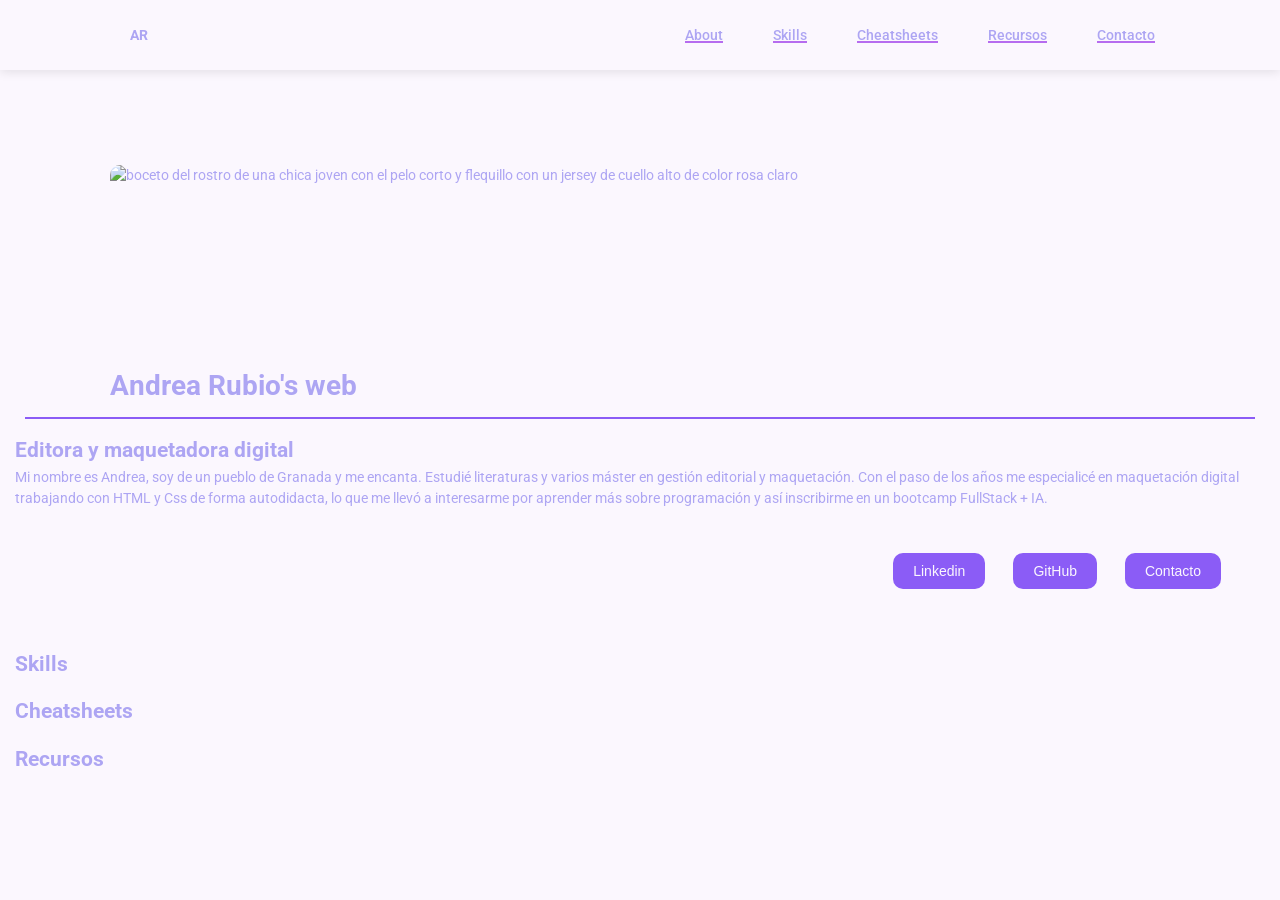
==== index.html @ 26da5c72 "Inicio de proyecto Sprint 3" ====
<!DOCTYPE html>
<html lang="es">
  <head>
    <meta charset="UTF-8" />
    <meta http-equiv="X-UA-Compatible" content="IE=edge" />
    <meta name="viewport" content="width=device-width, initial-scale=1.0" />
    <title>Andrea Rubio's Web</title>

    <meta
      name="description"
      content="Página web del feature sprint de Andrea Rubio"
    />
    <link rel="stylesheet" href="./css/reset.css" />
    <link rel="stylesheet" href="./css/styles.css" />
    <link
      rel="icon"
      href="https://res.cloudinary.com/kh4aiin8/image/upload/v1793180530/Pastel_Pencil_Portrait_with_Blunt_Bangs.png"
      type="image/x-icon"
    />
  </head>
  <body>
    <header class="header">
      <div class="container header-content">
        <div id="inicio" class="logo">
          <p><a href="index.html">AR</a></p>
        </div>

        <nav class="nav" id="nav">
          <ul class="nav-list">
            <li>
              <!-- <a href="#About" class="nav-item subrayado-shorthand">About</a> -->
              <a href="#About" class="nav-item">About</a>
            </li>
            <li>
              <a href="#Skills" class="nav-item">Skills</a>
            </li>
            <li>
              <a href="#Cheatsheets" class="nav-item">Cheatsheets</a>
            </li>
            <li>
              <a href="#Recursos" class="nav-item">Recursos</a>
            </li>
            <li>
              <a href="contacto.html" class="nav-item">Contacto</a>
            </li>
          </ul>
        </nav>

        <button
          class="hamburger"
          id="hamburger"
          aria-label="Menú de navegación"
        >
          <span></span>
          <span></span>
          <span></span>
        </button>
      </div>
    </header>

    <main class="main">
      <div class="container hero-container">
        <div class="banner-wrapper">
          <img
            class="banner"
            src="https://res.cloudinary.com/kh4aiin8/image/upload/v1793963719/Pastel_Portrait_on_Blush_Waves.png"
            alt="boceto del rostro de una chica joven con el pelo corto y flequillo con un jersey de cuello alto de color rosa claro"
          />
        </div>
        <h1>Andrea Rubio's web</h1>
      </div>
      <div class="sub"></div>
      <section id="About" class="section">
        <h2>Editora y maquetadora digital</h2>
        <p>
          Mi nombre es Andrea, soy de un pueblo de Granada y me encanta. Estudié
          literaturas y varios máster en gestión editorial y maquetación. Con el
          paso de los años me especialicé en maquetación digital trabajando con
          HTML y Css de forma autodidacta, lo que me llevó a interesarme por
          aprender más sobre programación y así inscribirme en un bootcamp
          FullStack + IA.
        </p>

        <div class="section-button">
          <button class="button" target="_blank">Linkedin</button>
          <button class="button" target="_blank">GitHub</button>
          <button class="button" href="contacto.html">Contacto</button>
        </div>
      </section>

      <section id="Skills" class="section">
        <h2>Skills</h2>
      </section>

      <section id="Cheatsheets" class="section">
        <h2>Cheatsheets</h2>
      </section>

      <section id="Recursos" class="section">
        <h2>Recursos</h2>
      </section>
    </main>

    <!-- Archivo JS requerido sin contenido por el momento -->
    <script src="./js/main.js"></script>
  </body>
</html>
---- css/styles.css ----
@import url('https://fonts.googleapis.com/css2?family=Roboto:wght@300;400;500;700;900&display=swap');

:root {
  --color-primary: #fad1f7;
  --color-secondary: #d4a5f3;
  --color-text: #ada5f3;
  --color-button: #b66cef;
  --color-white: #fbf7fe;
  --color-accent: #8b5cf6;
  --header-height: 70px;
  --button-height: 14px;
  --max-width: 1100px;
  --font-width: 80px;
  --font-size: 14px;
}
body {
  font-family: 'Roboto', sans-serif;
  color: var(--color-text);
  background-color: var(--color-white);
  line-height: 1.5;
  display: flex;
  flex-direction: column;
  padding-top: 80px;
  font-size: var(--font-size);
}
header {
  position: fixed;
  top: 0;
  left: 0;
  width: 100%;
  height: var(--header-height);
  box-shadow: 0 2px 10px rgba(0, 0, 0, 0.1);
  background-color: var(--color-white);
}

section {
  margin-top: 16px;
}
.logo {
  font-weight: bold;
  margin: 20px;
}
.container {
  max-width: var(--max-width);
  margin: 0 auto;
  padding: 0 20px;
  width: 100%;
}
.header-content {
  display: flex;
  justify-content: space-between;
  align-items: center;
  height: 100%;
}
.nav-list {
  display: flex;
  gap: 20px;
}

.nav-item {
  font-weight: 500;
  transition: color 0.2s ease;
  padding: 15px;
  width: var(--font-width);
  text-decoration: underline var(--color-button) solid 2px;
}
.nav-item:hover {
  color: var(--color-button);
  text-decoration: underline var(--color-text) solid 2px;
}

.sub {
  width: 10;
  height: 2px;
  margin: 10px;
  background-color: var(--color-accent);
  animation: heartbeat 1.5s infinite;
}

.main {
  flex: 1;
  margin-top: var(--header-height);
  padding: 15px;
}
.banner {
  width: 100%;
  height: 200px;
  object-fit: cover;
  border-radius: 10px;
}
.section {
  background-color: var(--color-white);
  overflow: hidden;
  display: flex;
  flex-direction: column;
  width: 100%;
  max-width: 100%;
}
.section-button {
  display: flex;
  padding: 15px;
  margin: 15px;
  justify-content: right;
  flex-wrap: wrap;
}

.button {
  border: none;
  border-radius: 10px;
  padding: 10px 20px;
  margin: 14px;
  background-color: var(--color-accent);
  color: var(--color-white);
  cursor: pointer;
  transition: background-color 0.3s ease;
  font-size: var(--font-size);
}
.button:hover {
  background-color: var(--color-button);
  border: var(--color-accent) solid 3px;
}

.hamburger {
  display: none;
  flex-direction: column;
  gap: 5px;
  background: none;
  border: none;
  cursor: pointer;
  padding: 10px;
}

.hamburger span {
  width: 25px;
  height: 3px;
  background-color: var(--color-button);
}

.form {
  border-radius: 10px;
  margin: 20px;
  padding: 15px;
}
.main-contacto {
  flex: 1;
  margin: 10px;
}
.info {
  margin: 2px;
  padding: 10px;
}
.caja {
  border: var(--color-text) solid 1px;
  border-radius: 5px;
}
.legend {
  color: var(--color-accent);
  font-weight: bold;
}

@keyframes heartbeat {
  0% {
    transform: scale(0);
  }
  14% {
    transform: scale(0.15);
  }
  28% {
    transform: scale(0.2);
  }
  42% {
    transform: scale(0.4);
  }
  70% {
    transform: scale(0.7);
  }
  100% {
    transform: scale(1);
  }
}

@media (max-width: 576px) {
  .hamburger {
    display: flex;
  }

  .nav {
    position: fixed;
    top: var(--header-height);
    left: -100%;
    width: 100%;
    background-color: var(--color-white);
    box-shadow: 0 4px 6px rgba(0, 0, 0, 0.1);
    padding: 15px 0;
  }
  .card {
    max-width: 100%;
  }
}
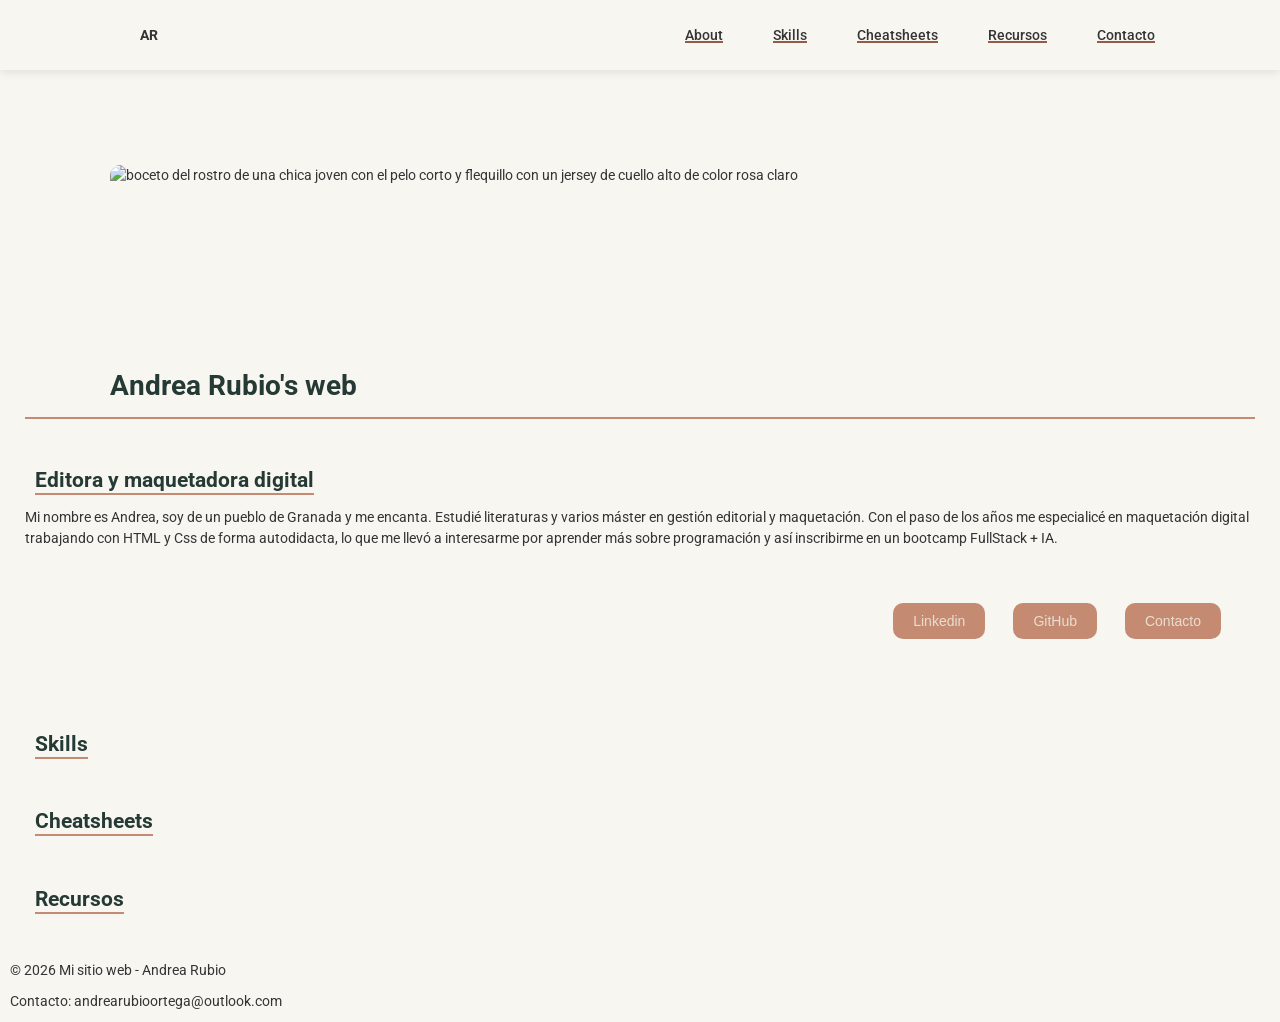
==== commit 833bf9b9: "Sprint 3: Finalización About Me" ====
--- a/index.html
+++ b/index.html
@@ -29,7 +29,7 @@
           <ul class="nav-list">
             <li>
               <!-- <a href="#About" class="nav-item subrayado-shorthand">About</a> -->
-              <a href="#About" class="nav-item">About</a>
+              <a href="about.html" class="nav-item">About</a>
             </li>
             <li>
               <a href="#Skills" class="nav-item">Skills</a>
@@ -100,7 +100,13 @@
         <h2>Recursos</h2>
       </section>
     </main>
-
+<footer>
+  <p>&copy; 2026 Mi sitio web - Andrea Rubio</p>
+      <p>
+        Contacto:
+        <a href="mailto:andrearubioortega@outlook.com">andrearubioortega@outlook.com</a>
+      </p>
+</footer>
     <!-- Archivo JS requerido sin contenido por el momento -->
     <script src="./js/main.js"></script>
   </body>
--- a/css/styles.css
+++ b/css/styles.css
@@ -1,28 +1,39 @@
 @import url('https://fonts.googleapis.com/css2?family=Roboto:wght@300;400;500;700;900&display=swap');
 
 :root {
-  --color-primary: #fad1f7;
-  --color-secondary: #d4a5f3;
-  --color-text: #ada5f3;
-  --color-button: #b66cef;
-  --color-white: #fbf7fe;
-  --color-accent: #8b5cf6;
+  --color-primary: #263A35;
+  --color-secondary: #E8DED0;
+  --color-text: #343434;
+  --color-button: #925C48;
+  --color-background: #F8F6F1;
+  --color-accent: #C58B72;
   --header-height: 70px;
   --button-height: 14px;
   --max-width: 1100px;
   --font-width: 80px;
   --font-size: 14px;
 }
+
 body {
   font-family: 'Roboto', sans-serif;
   color: var(--color-text);
-  background-color: var(--color-white);
+  background-color: var(--color-background);
   line-height: 1.5;
   display: flex;
   flex-direction: column;
   padding-top: 80px;
   font-size: var(--font-size);
-}
+  min-height: 100vh;
+  display: flex;
+  margin: 0;
+
+
+}
+
+main {
+  flex: 1;
+}
+
 header {
   position: fixed;
   top: 0;
@@ -30,28 +41,61 @@
   width: 100%;
   height: var(--header-height);
   box-shadow: 0 2px 10px rgba(0, 0, 0, 0.1);
-  background-color: var(--color-white);
+  background-color: var(--color-background);
+}
+
+footer {
+  margin-top: 20px;
 }
 
 section {
   margin-top: 16px;
 }
+
+h1 {
+  color: var(--color-primary);
+}
+
+h2 {
+  color: var(--color-primary);
+  text-decoration: underline var(--color-accent) solid 2px;
+  text-underline-offset: 6px;
+  padding-left: 20px;
+  padding-top: 30px;
+}
+
+h3 {
+  color: var(--color-primary);
+}
+
+h4 {
+  color: var(--color-primary);
+}
+
+.subtitulo {
+  color: var(--color-primary);
+  text-decoration: none;
+}
+
 .logo {
   font-weight: bold;
   margin: 20px;
 }
+
 .container {
   max-width: var(--max-width);
   margin: 0 auto;
   padding: 0 20px;
   width: 100%;
 }
+
 .header-content {
   display: flex;
   justify-content: space-between;
   align-items: center;
   height: 100%;
 }
+
 .nav-list {
   display: flex;
   gap: 20px;
@@ -64,8 +108,9 @@
   width: var(--font-width);
   text-decoration: underline var(--color-button) solid 2px;
 }
+
 .nav-item:hover {
-  color: var(--color-button);
+  color: var(--color-accent);
   text-decoration: underline var(--color-text) solid 2px;
 }
 
@@ -82,20 +127,23 @@
   margin-top: var(--header-height);
   padding: 15px;
 }
+
 .banner {
   width: 100%;
   height: 200px;
   object-fit: cover;
   border-radius: 10px;
 }
+
 .section {
-  background-color: var(--color-white);
+  background-color: var(--color-background);
   overflow: hidden;
   display: flex;
   flex-direction: column;
   width: 100%;
   max-width: 100%;
 }
+
 .section-button {
   display: flex;
   padding: 15px;
@@ -110,11 +158,12 @@
   padding: 10px 20px;
   margin: 14px;
   background-color: var(--color-accent);
-  color: var(--color-white);
+  color: var(--color-secondary);
   cursor: pointer;
   transition: background-color 0.3s ease;
   font-size: var(--font-size);
 }
+
 .button:hover {
   background-color: var(--color-button);
   border: var(--color-accent) solid 3px;
@@ -141,39 +190,130 @@
   margin: 20px;
   padding: 15px;
 }
+
 .main-contacto {
   flex: 1;
   margin: 10px;
 }
+
 .info {
   margin: 2px;
   padding: 10px;
 }
+
 .caja {
   border: var(--color-text) solid 1px;
   border-radius: 5px;
 }
+
 .legend {
   color: var(--color-accent);
   font-weight: bold;
 }
 
+
+/* css para about*/
+
+.selfie {
+  flex-shrink: 0;
+  width: 250px;
+  height: auto;
+  object-fit: cover;
+}
+
+.biografia {
+  display: flex;
+  flex-direction: row;
+  gap: 20px;
+  align-items: center;
+
+}
+
+.cabecera.text {
+  display: flex;
+}
+
+.about-button {
+  display: flex;
+  padding: 15px;
+  margin: 0px;
+  justify-content: left;
+  flex-wrap: wrap;
+}
+
+
+
+
+.card {
+  min-height: 200px;
+  width: auto;
+  padding: 10px;
+  background-color: var(--color-background);
+  box-shadow: 0 2px 10px rgba(0, 0, 0, 0.1);
+  border-radius: 10px;
+  margin: 15px;
+  border-left: var(--color-primary) solid 4px;
+
+}
+
+.card2 {
+  min-height: 200px;
+  width: 400px;
+  padding: 10px;
+  background-color: var(--color-background);
+  box-shadow: 0 2px 10px rgba(0, 0, 0, 0.1);
+  border-radius: 10px;
+  margin: 15px;
+}
+.card-container2{
+  display: flex;
+  flex-direction: row;
+  flex-wrap: wrap;
+  gap: 20px;
+  align-items: center;
+
+}
+.card-list {
+  list-style: circle;
+  padding-left: 40px;
+  margin: 10px;
+}
+
+p {
+  margin: 10px;
+}
+#h1About{
+  color: var(--color-primary);
+  text-decoration: underline var(--color-accent) solid 2px;
+  text-underline-offset: 6px;
+  padding-left: 20px;
+  padding-top: 30px;
+}
+
+#h3About{
+   padding-left: 20px;
+}
 @keyframes heartbeat {
   0% {
     transform: scale(0);
   }
+
   14% {
     transform: scale(0.15);
   }
+
   28% {
     transform: scale(0.2);
   }
+
   42% {
     transform: scale(0.4);
   }
+
   70% {
     transform: scale(0.7);
   }
+
   100% {
     transform: scale(1);
   }
@@ -189,11 +329,19 @@
     top: var(--header-height);
     left: -100%;
     width: 100%;
-    background-color: var(--color-white);
+    background-color: var(--color-secondary);
     box-shadow: 0 4px 6px rgba(0, 0, 0, 0.1);
     padding: 15px 0;
   }
+
   .card {
     max-width: 100%;
   }
-}
+
+  .biografia {
+    flex-direction: column;
+  }
+  .card2{
+    width: 100%;
+  }
+}
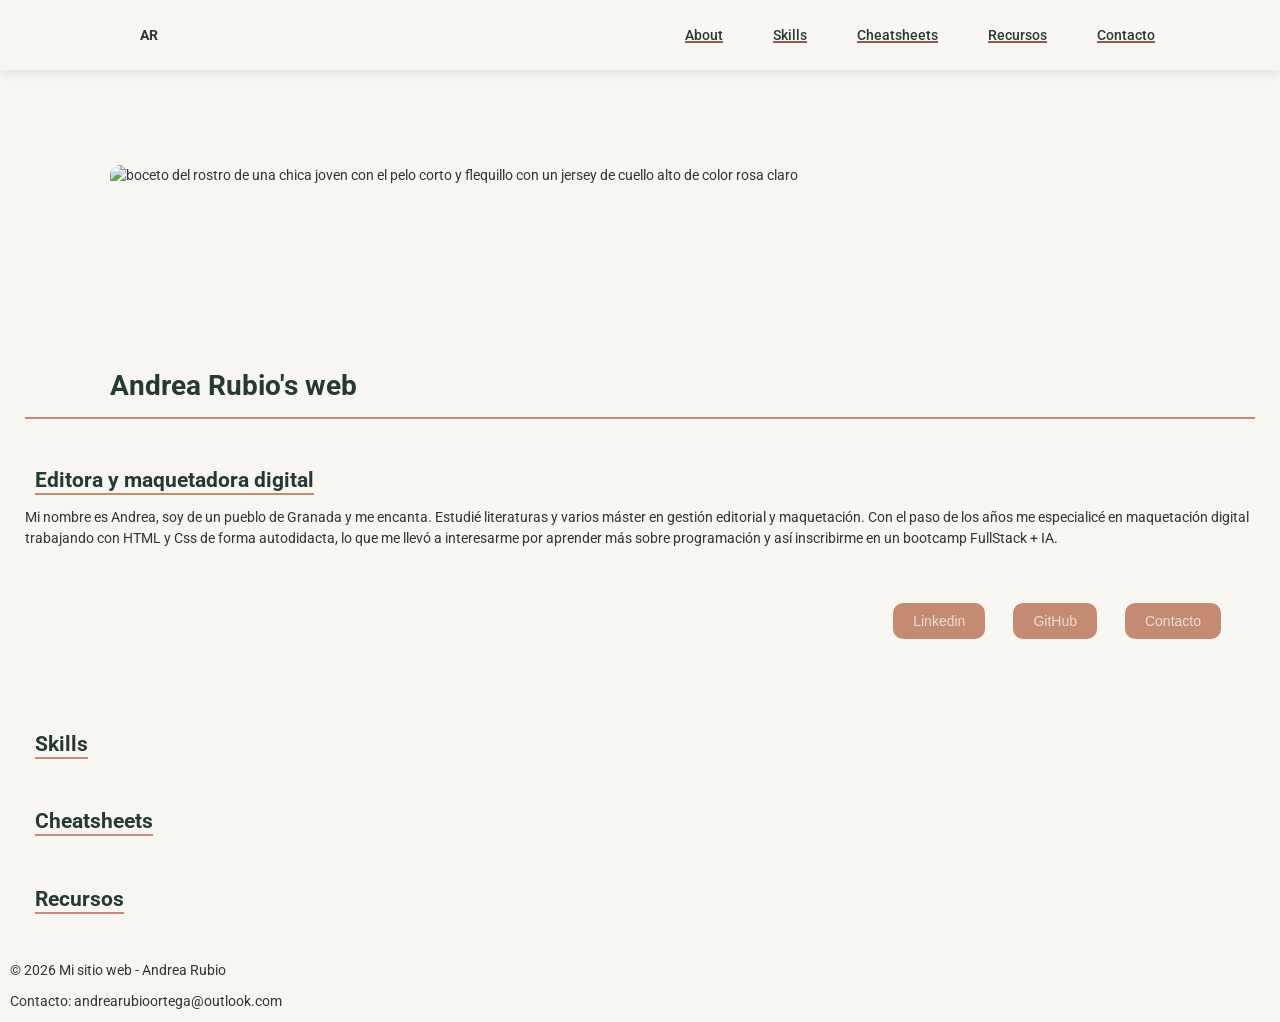
==== commit 5024e2bd: "añadido menu hamburguesa" ====
--- a/index.html
+++ b/index.html
@@ -24,28 +24,6 @@
         <div id="inicio" class="logo">
           <p><a href="index.html">AR</a></p>
         </div>
-
-        <nav class="nav" id="nav">
-          <ul class="nav-list">
-            <li>
-              <!-- <a href="#About" class="nav-item subrayado-shorthand">About</a> -->
-              <a href="about.html" class="nav-item">About</a>
-            </li>
-            <li>
-              <a href="#Skills" class="nav-item">Skills</a>
-            </li>
-            <li>
-              <a href="#Cheatsheets" class="nav-item">Cheatsheets</a>
-            </li>
-            <li>
-              <a href="#Recursos" class="nav-item">Recursos</a>
-            </li>
-            <li>
-              <a href="contacto.html" class="nav-item">Contacto</a>
-            </li>
-          </ul>
-        </nav>
-
         <button
           class="hamburger"
           id="hamburger"
@@ -55,6 +33,14 @@
           <span></span>
           <span></span>
         </button>
+        <nav id="nav" class="nav" >
+           <!-- <a href="#About" class="nav-item subrayado-shorthand">About</a> -->
+              <a href="about.html" class="nav-item">About</a>
+              <a href="#Skills" class="nav-item">Skills</a>
+              <a href="#Cheatsheets" class="nav-item">Cheatsheets</a>
+              <a href="#Recursos" class="nav-item">Recursos</a>
+              <a href="contacto.html" class="nav-item">Contacto</a>
+        </nav>
       </div>
     </header>
 
--- a/css/styles.css
+++ b/css/styles.css
@@ -24,7 +24,6 @@
   padding-top: 80px;
   font-size: var(--font-size);
   min-height: 100vh;
-  display: flex;
   margin: 0;
 
 
@@ -96,26 +95,29 @@
   height: 100%;
 }
 
-.nav-list {
+.nav {
   display: flex;
   gap: 20px;
 }
 
 .nav-item {
+  
+  color: var(--color-primary);
+  text-decoration: underline var(--color-button) solid 2px;;
+  padding: 15px;
+  border-radius: 5px;
+  background-color: rgba(255, 255, 255, 0.1);
+  transition: all 0.3s ease;
   font-weight: 500;
-  transition: color 0.2s ease;
-  padding: 15px;
-  width: var(--font-width);
-  text-decoration: underline var(--color-button) solid 2px;
 }
 
 .nav-item:hover {
   color: var(--color-accent);
   text-decoration: underline var(--color-text) solid 2px;
+  transform: translateY(-2px);
 }
 
 .sub {
-  width: 10;
   height: 2px;
   margin: 10px;
   background-color: var(--color-accent);
@@ -176,13 +178,18 @@
   background: none;
   border: none;
   cursor: pointer;
-  padding: 10px;
+  padding: 0.5rem;
+  position: relative;
+  z-index: 1001;
 }
 
 .hamburger span {
   width: 25px;
   height: 3px;
   background-color: var(--color-button);
+  /* margin: 1.5px 0; */
+  transition: all 0.3s ease;
+  border-radius: 3px;
 }
 
 .form {
@@ -319,6 +326,7 @@
   }
 }
 
+
 @media (max-width: 576px) {
   .hamburger {
     display: flex;
@@ -326,14 +334,28 @@
 
   .nav {
     position: fixed;
-    top: var(--header-height);
-    left: -100%;
-    width: 100%;
+    top: 0;
+    right: -100%;
+    height: 100vh;
+    width: 280px;
     background-color: var(--color-secondary);
     box-shadow: 0 4px 6px rgba(0, 0, 0, 0.1);
-    padding: 15px 0;
-  }
-
+    flex-direction: column;
+    padding: 5rem 2rem 2rem 2rem;
+    gap: 1rem;
+    transition: right 0.3s ease;
+    overflow-y: auto;
+
+  }
+   .nav.abierto {
+    right: 0;
+  }
+ .nav-item {
+    width: 100%;
+    text-align: center;
+    padding: 1rem;
+    font-size: 1rem;
+  }
   .card {
     max-width: 100%;
   }
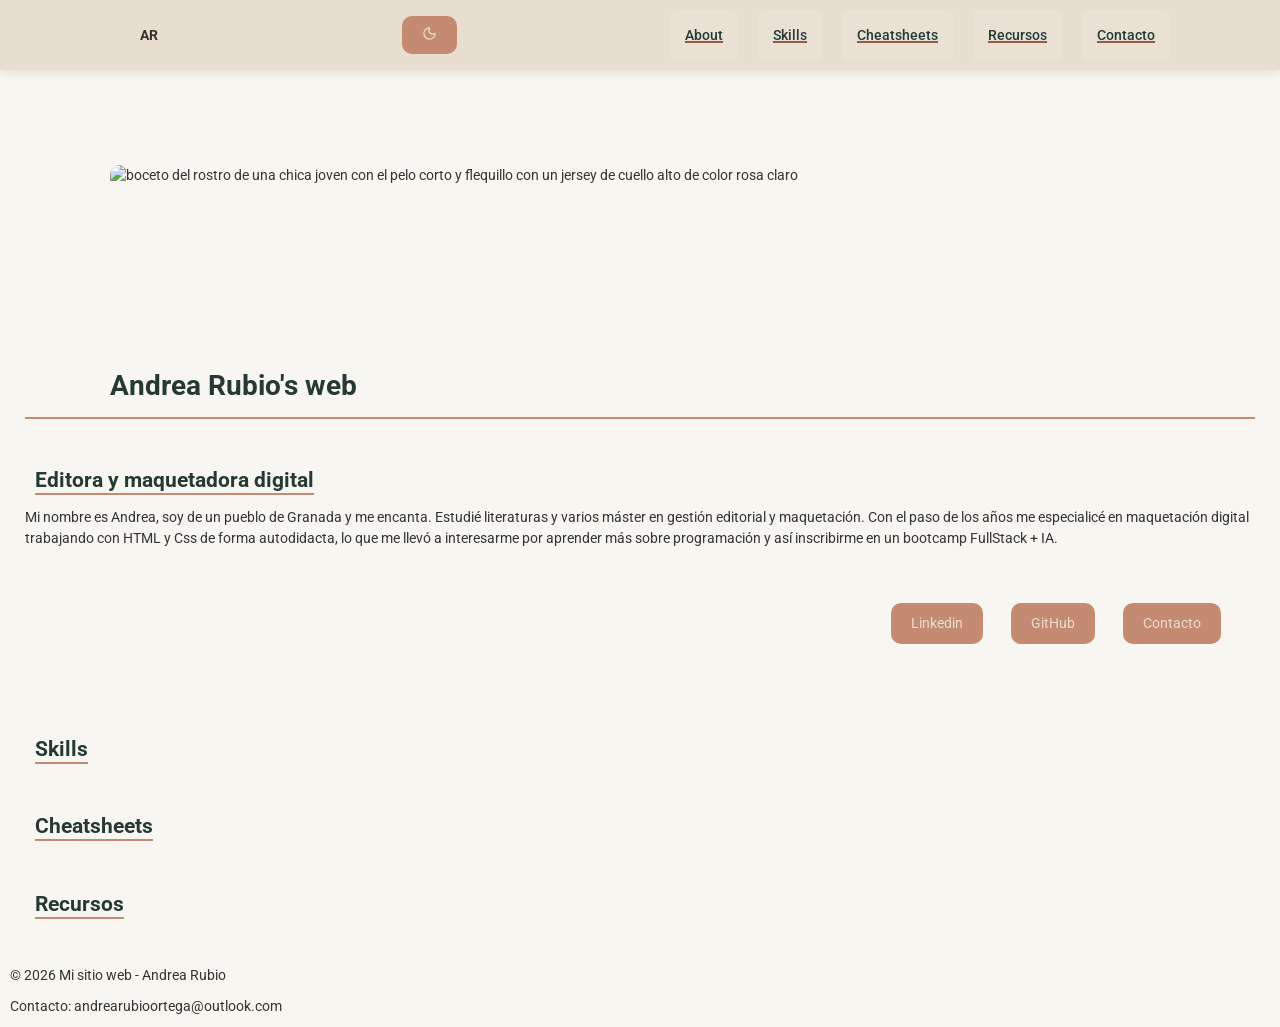
==== commit 7a438fba: "modo oscuro y separacion" ====
--- a/index.html
+++ b/index.html
@@ -10,8 +10,8 @@
       name="description"
       content="Página web del feature sprint de Andrea Rubio"
     />
-    <link rel="stylesheet" href="./css/reset.css" />
-    <link rel="stylesheet" href="./css/styles.css" />
+    <link rel="stylesheet" href="./css/css/reset.css" />
+    <link rel="stylesheet" href="./css/css/styles.css" />
     <link
       rel="icon"
       href="https://res.cloudinary.com/kh4aiin8/image/upload/v1793180530/Pastel_Pencil_Portrait_with_Blunt_Bangs.png"
@@ -19,30 +19,8 @@
     />
   </head>
   <body>
-    <header class="header">
-      <div class="container header-content">
-        <div id="inicio" class="logo">
-          <p><a href="index.html">AR</a></p>
-        </div>
-        <button
-          class="hamburger"
-          id="hamburger"
-          aria-label="Menú de navegación"
-        >
-          <span></span>
-          <span></span>
-          <span></span>
-        </button>
-        <nav id="nav" class="nav" >
-           <!-- <a href="#About" class="nav-item subrayado-shorthand">About</a> -->
-              <a href="about.html" class="nav-item">About</a>
-              <a href="#Skills" class="nav-item">Skills</a>
-              <a href="#Cheatsheets" class="nav-item">Cheatsheets</a>
-              <a href="#Recursos" class="nav-item">Recursos</a>
-              <a href="contacto.html" class="nav-item">Contacto</a>
-        </nav>
-      </div>
-    </header>
+    <header id = "header" class="header"></header>
+
 
     <main class="main">
       <div class="container hero-container">
@@ -68,10 +46,10 @@
         </p>
 
         <div class="section-button">
-          <button class="button" target="_blank">Linkedin</button>
-          <button class="button" target="_blank">GitHub</button>
-          <button class="button" href="contacto.html">Contacto</button>
-        </div>
+                    <a class="button" href="https://linkedin.com" target="_blank" rel="noopener">Linkedin</a>
+                    <a class="button" href="https://github.com" target="_blank" rel="noopener">GitHub</a>
+                    <a class="button" href="contacto.html">Contacto</a>
+                </div>
       </section>
 
       <section id="Skills" class="section">
@@ -86,14 +64,9 @@
         <h2>Recursos</h2>
       </section>
     </main>
-<footer>
-  <p>&copy; 2026 Mi sitio web - Andrea Rubio</p>
-      <p>
-        Contacto:
-        <a href="mailto:andrearubioortega@outlook.com">andrearubioortega@outlook.com</a>
-      </p>
-</footer>
+<footer id="footer"></footer>
     <!-- Archivo JS requerido sin contenido por el momento -->
-    <script src="./js/main.js"></script>
+    <script type="module" src="./js/main.js"></script>
+     <!-- <script type="module" src="./js/utils/darkMode.js"></script> -->
   </body>
 </html>
--- a/css/css/styles.css
+++ b/css/css/styles.css
@@ -0,0 +1,468 @@
+/*  1. IMPORTACIÓN DE FUENTES Y VARIABLES GLOBALES */
+
+@import url('https://fonts.googleapis.com/css2?family=Roboto:wght@300;400;500;700;900&display=swap');
+
+:root {
+  --color-primary: #263A35;
+  --color-secondary: #E8DED0;
+  --color-text: #343434;
+  --color-button: #925C48;
+  --color-background: #F8F6F1;
+  --color-background-card: #f9f2e9;
+  --color-accent: #C58B72;
+  --color-shadow: rgba(0, 0, 0, 0.1);
+
+  --header-height: 70px;
+  --button-height: 14px;
+  --max-width: 1100px;
+  --font-width: 80px;
+  --font-size: 14px;
+}
+
+
+/* 2. ESTILOS GENERALES Y ESTRUCTURA PRINCIPAL*/
+
+body {
+  font-family: 'Roboto', sans-serif;
+  color: var(--color-text);
+  background-color: var(--color-background);
+  line-height: 1.5;
+  display: flex;
+  flex-direction: column;
+  padding-top: 80px;
+  font-size: var(--font-size);
+  min-height: 100vh;
+  margin: 0;
+}
+
+main {
+  flex: 1;
+}
+
+.main {
+  flex: 1;
+  margin-top: var(--header-height);
+  padding: 15px;
+}
+
+.container {
+  max-width: var(--max-width);
+  margin: 0 auto;
+  padding: 0 20px;
+  width: 100%;
+}
+
+.section {
+  background-color: var(--color-background);
+  overflow: hidden;
+  display: flex;
+  flex-direction: column;
+  width: 100%;
+  max-width: 100%;
+}
+
+section {
+  margin-top: 16px;
+}
+
+
+/* 3. TIPOGRAFÍA Y TÍTULOS*/
+
+h1 {
+  color: var(--color-primary);
+}
+
+h2 {
+  color: var(--color-primary);
+  text-decoration: underline var(--color-accent) solid 2px;
+  text-underline-offset: 6px;
+  padding-left: 20px;
+  padding-top: 30px;
+}
+
+h3 {
+  color: var(--color-primary);
+}
+
+h4 {
+  color: var(--color-primary);
+}
+
+p {
+  margin: 10px;
+}
+
+.subtitulo {
+  color: var(--color-primary);
+  text-decoration: none;
+}
+
+
+/* 4. HEADER Y CABECERA*/
+
+header {
+  position: fixed;
+  top: 0;
+  left: 0;
+  width: 100%;
+  height: var(--header-height);
+  box-shadow: 0 2px 10px rgba(0, 0, 0, 0.1);
+  background-color: var(--color-secondary);
+}
+
+.header-content {
+  display: flex;
+  justify-content: space-between;
+  align-items: center;
+  height: 100%;
+}
+
+.logo {
+  font-weight: bold;
+  margin: 20px;
+}
+
+
+/* 5. NAVEGACIÓN*/
+
+.nav {
+  display: flex;
+  gap: 20px;
+}
+
+.nav-links {
+  color: var(--color-primary);
+  text-decoration: underline var(--color-button) solid 2px;
+  padding: 8px 14px;
+  border-radius: 5px;
+  background-color: rgba(255, 255, 255, 0.1);
+  transition: all 0.3s ease;
+  font-weight: 500;
+  transition: color 0.2s ease;
+  padding: 15px;
+  width: auto;
+  text-decoration: underline var(--color-button) solid 2px;
+}
+
+.nav-links:hover {
+  color: var(--color-accent);
+  text-decoration: underline var(--color-text) solid 2px;
+  transform: translateY(-2px);
+}
+
+
+/* 6. MENÚ HAMBURGUESA*/
+
+.hamburger {
+  display: none;
+  flex-direction: column;
+  gap: 5px;
+  background: none;
+  border: none;
+  cursor: pointer;
+  padding: 0.5rem;
+  position: relative;
+  z-index: 1001;
+}
+
+.hamburger span {
+  width: 25px;
+  height: 3px;
+  background-color: var(--color-button);
+  /* margin: 1.5px 0; */
+  transition: all 0.3s ease;
+  border-radius: 3px;
+}
+
+
+/* 7. BOTONES Y ELEMENTOS INTERACTIVOS*/
+
+.section-button {
+  display: flex;
+  padding: 15px;
+  margin: 15px;
+  justify-content: right;
+  flex-wrap: wrap;
+}
+
+.button {
+  border: none;
+  border-radius: 10px;
+  padding: 10px 20px;
+  margin: 14px;
+  background-color: var(--color-accent);
+  color: var(--color-secondary);
+  cursor: pointer;
+  transition: background-color 0.3s ease;
+  font-size: var(--font-size);
+}
+
+.button:hover {
+  background-color: var(--color-button);
+  border: var(--color-accent) solid 3px;
+}
+
+.about-button {
+  display: flex;
+  padding: 15px;
+  margin: 0px;
+  justify-content: left;
+  flex-wrap: wrap;
+}
+
+.btn-toggle {
+  border: none;
+  border-radius: 10px;
+  padding: 10px 20px;
+  margin: 14px;
+  background-color: var(--color-accent);
+  color: var(--color-secondary);
+  cursor: pointer;
+  transition: background-color 0.3s ease;
+  font-size: var(--font-size);
+}
+
+
+/* 8. ELEMENTOS DECORATIVOS*/
+
+.sub {
+  height: 2px;
+  margin: 10px;
+  background-color: var(--color-accent);
+  animation: heartbeat 1.5s infinite;
+}
+
+.banner {
+  width: 100%;
+  height: 200px;
+  object-fit: cover;
+  border-radius: 10px;
+}
+
+.icon-sol {
+  display: none;
+}
+
+.icon-luna {
+  display: inline-block;
+}
+
+
+/* 9. TARJETAS, CAJAS Y LISTAS*/
+
+.card {
+  min-height: 200px;
+  width: auto;
+  padding: 10px;
+  background-color: var(--color-background-card);
+  box-shadow: 0 2px 10px var(--color-shadow);
+  border-radius: 10px;
+  margin: 15px;
+  border-left: var(--color-primary) solid 4px;
+}
+
+.card2 {
+  min-height: 200px;
+  width: 400px;
+  padding: 10px;
+  background-color: var(--color-background);
+  box-shadow: 0 2px 10px rgba(0, 0, 0, 0.1);
+  border-radius: 10px;
+  margin: 15px;
+}
+
+.card-container2 {
+  display: flex;
+  flex-direction: row;
+  flex-wrap: wrap;
+  gap: 20px;
+  align-items: center;
+}
+
+.card-list {
+  list-style: circle;
+  padding-left: 40px;
+  margin: 10px;
+}
+
+.info {
+  margin: 2px;
+  padding: 10px;
+}
+
+.caja {
+  border: var(--color-text) solid 1px;
+  border-radius: 5px;
+}
+
+.legend {
+  color: var(--color-accent);
+  font-weight: bold;
+}
+
+
+/* 10. FORMULARIOS Y CONTACTO*/
+
+.form {
+  border-radius: 10px;
+  margin: 20px;
+  padding: 15px;
+}
+
+.main-contacto {
+  flex: 1;
+  margin: 10px;
+}
+
+
+/*  11. PÁGINA ABOUT */
+
+.selfie {
+  flex-shrink: 0;
+  width: 250px;
+  height: auto;
+  object-fit: cover;
+  margin-left: 20px;
+  border-radius: 10px;
+  border: var(--color-secondary) solid 3px;
+}
+
+.biografia {
+  display: flex;
+  flex-direction: row;
+  gap: 20px;
+  align-items: center;
+}
+
+.cabecera.text {
+  display: flex;
+}
+
+#h1About {
+  color: var(--color-primary);
+  text-decoration: underline var(--color-accent) solid 2px;
+  text-underline-offset: 6px;
+  padding-left: 20px;
+  padding-top: 30px;
+}
+
+#h3About {
+  padding-left: 20px;
+}
+
+
+/* 12. FOOTER*/
+
+footer {
+  margin-top: 20px;
+}
+
+
+/* 13. ANIMACIONES*/
+
+/* @keyframes heartbeat { */
+  /* 0% {
+    transform: scale(0);
+  }
+
+  14% {
+    transform: scale(0.15);
+  }
+
+  28% {
+    transform: scale(0.2);
+  }
+
+  42% {
+    transform: scale(0.4);
+  }
+
+  70% {
+    transform: scale(0.7);
+  }
+
+  100% {
+    transform: scale(1);
+  }
+} */
+
+
+/* 14. DISEÑO RESPONSIVE / MÓVILES*/
+
+@media (max-width: 576px) {
+
+  /* Menú hamburguesa */
+
+  .hamburger {
+    display: flex;
+  }
+
+  /* Menú de navegación desplegable */
+
+  .nav {
+    position: fixed;
+    top: 0;
+    right: -100%;
+    height: 100vh;
+    width: 280px;
+    background-color: var(--color-secondary);
+    box-shadow: 0 4px 6px rgba(0, 0, 0, 0.1);
+    flex-direction: column;
+    padding: 5rem 2rem 2rem 2rem;
+    gap: 1rem;
+    transition: right 0.3s ease;
+    overflow-y: auto;
+  }
+
+  .nav.active {
+    right: 0;
+  }
+
+  .nav-links {
+    width: 100%;
+    text-align: center;
+    padding: 1rem;
+    font-size: 1rem;
+  }
+
+  /* Tarjetas */
+
+  .card {
+    max-width: 100%;
+  }
+
+  .card2 {
+    width: 100%;
+  }
+
+  /* Biografía */
+
+  .biografia {
+    flex-direction: column;
+  }
+
+}
+
+
+/*MODO OSCURO*/
+
+.dark-mode {
+  --color-primary: #A8BDB1;
+  --color-secondary: #292F2D;
+  --color-text: #E5E2DC;
+  --color-button: #A96F58;
+  --color-background: #181C1B;
+  --color-accent: #C58B72;
+  --color-shadow: rgba(152, 202, 150, 0.1);
+  --color-background-card: #3f4442;
+}
+
+.dark-mode .icon-sol {
+  display: inline-block;
+}
+
+.dark-mode .icon-luna {
+  display: none;
+}
+
+
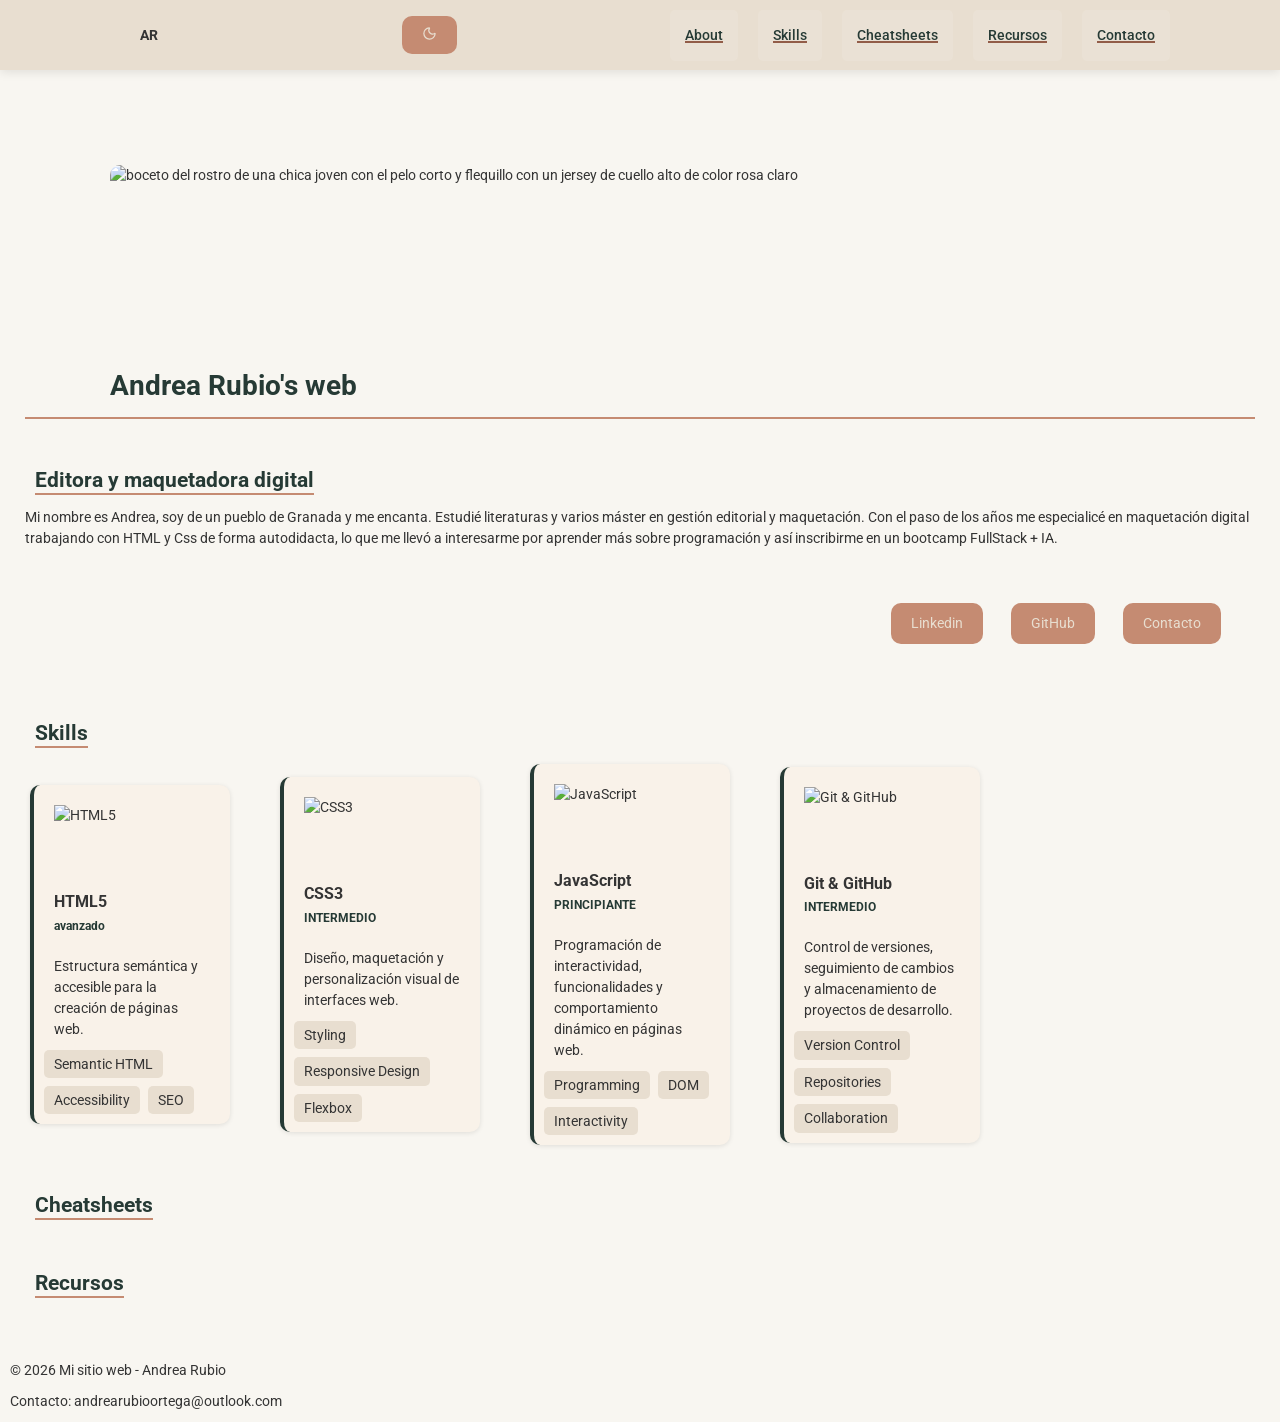
==== commit 3e9b01d2: "skills" ====
--- a/index.html
+++ b/index.html
@@ -52,17 +52,16 @@
                 </div>
       </section>
 
-      <section id="Skills" class="section">
-        <h2>Skills</h2>
-      </section>
-
-      <section id="Cheatsheets" class="section">
-        <h2>Cheatsheets</h2>
-      </section>
-
-      <section id="Recursos" class="section">
-        <h2>Recursos</h2>
-      </section>
+      <h2>Skills</h2>
+    <div id="Skills" class="section"></div>
+    <div>
+      <h2>Cheatsheets</h2>
+      <section id="Cheatsheets" class="section"></section>
+    </div>
+    <div>
+      <h2>Recursos</h2>
+      <section id="Recursos" class="section"></section>
+    </div>
     </main>
 <footer id="footer"></footer>
     <!-- Archivo JS requerido sin contenido por el momento -->
--- a/css/css/styles.css
+++ b/css/css/styles.css
@@ -355,6 +355,74 @@
 
 footer {
   margin-top: 20px;
+}
+
+/* SKILLS*/
+
+#Skills {
+  display: flex;
+  flex-direction: row;
+  flex-wrap: wrap;
+  gap: 20px;
+  align-items: center;
+}
+
+.card-skill{
+  min-height: 200px;
+  width: 200px;
+  padding: 10px;
+  background-color: var(--color-background-card);
+  box-shadow: 0 1px 5px rgba(0, 0, 0, 0.1);
+  border-left: var(--color-primary) solid 4px;
+  border-radius: 10px;
+  margin: 15px;
+  display: flex;
+  flex-direction: column;
+  align-items: stretch;
+}
+
+.skill-header {
+  margin: 10px;
+}
+
+.skill-icon {
+  width: auto;
+  height: 75px;
+}
+
+.skill-name {
+  font-weight: bold;
+  margin-top: 10px;
+  color: var(--color-text);
+}
+
+.skill-level {
+  color: var(--color-primary);
+  font-weight: bold;
+  font-size: 12px;
+  font-style: uppercase;
+}
+
+.skill-description {
+  font-size: 14px;
+  margin-top: 10px;
+  color: var(--color-text);
+}
+
+.skill-tags {
+  display: flex;
+  flex-wrap: wrap;
+  gap: 8px; 
+  margin-top: auto;
+}
+
+
+.skill-tag {
+  background-color: var(--color-secondary);
+  color: var(--color-text);
+  padding: 4px 10px;
+  border-radius: 5px;
+  font-size: 0.85rem;
 }
 
 
